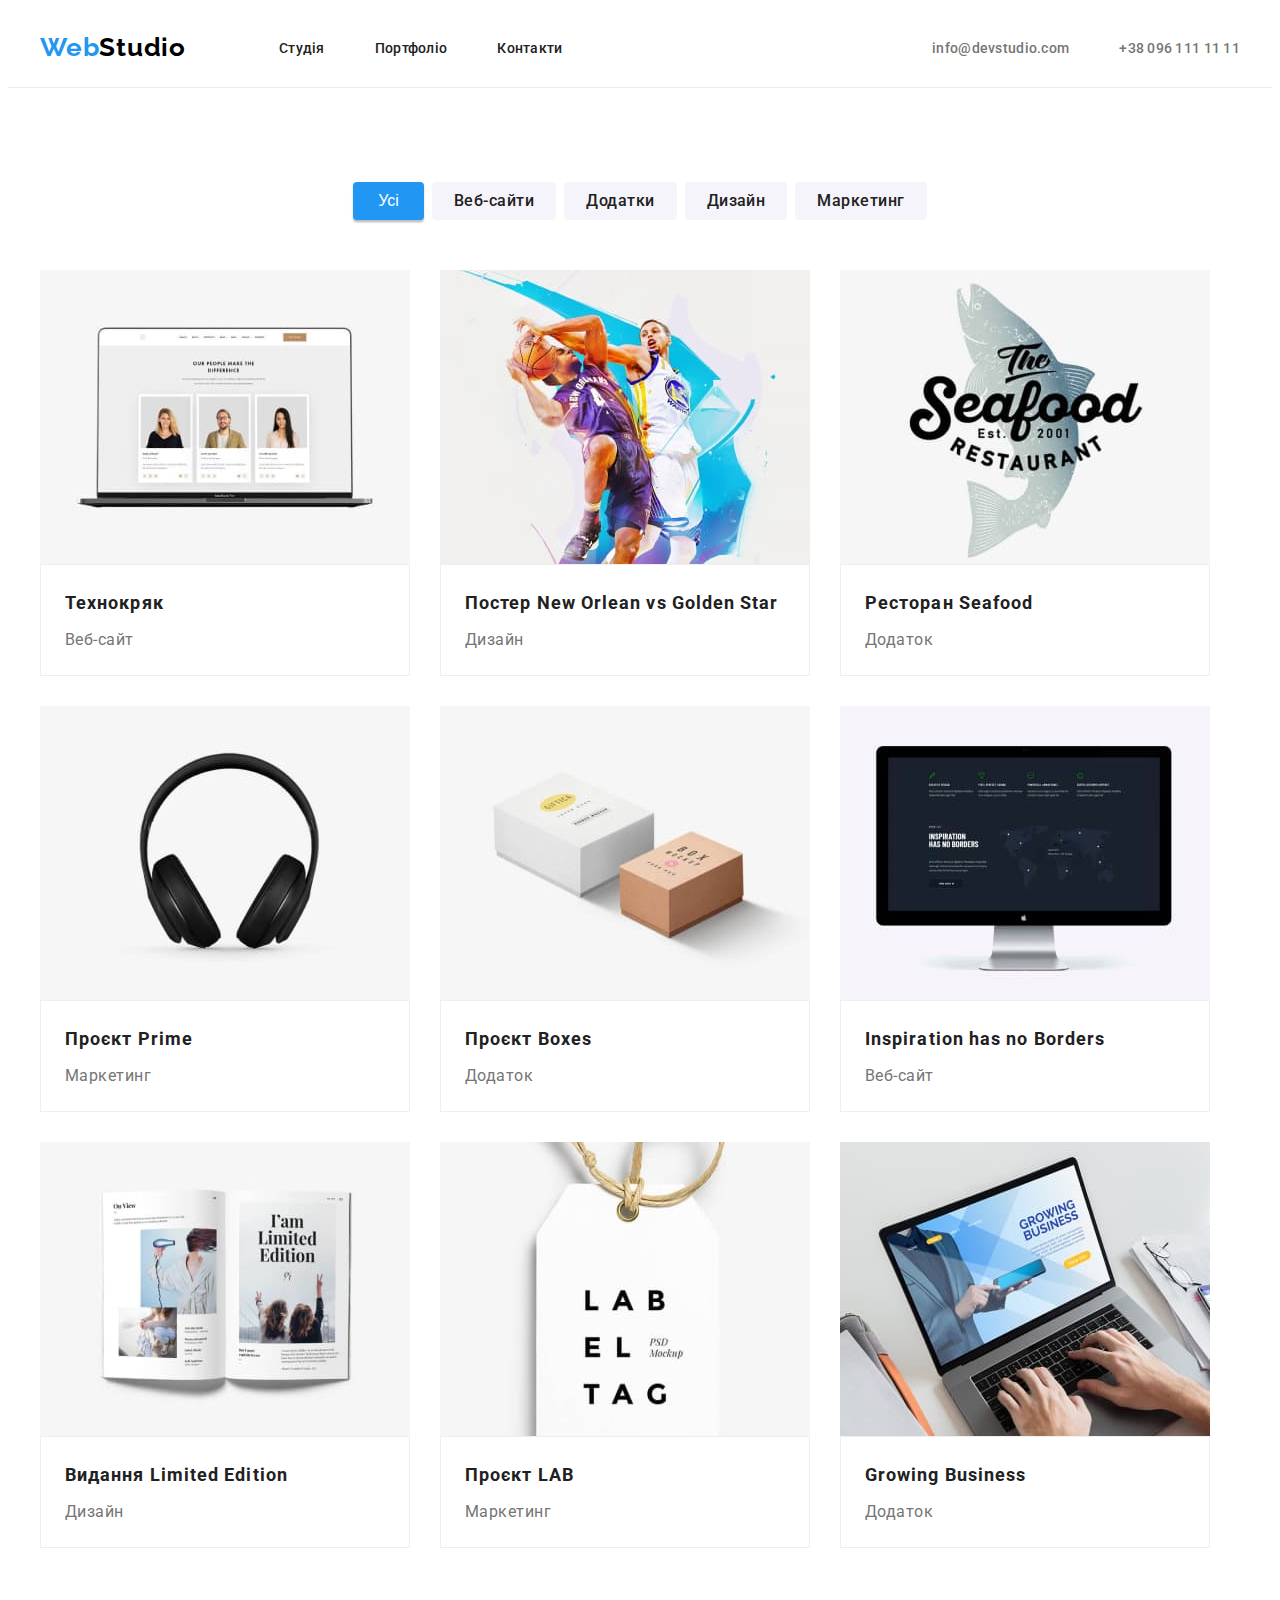
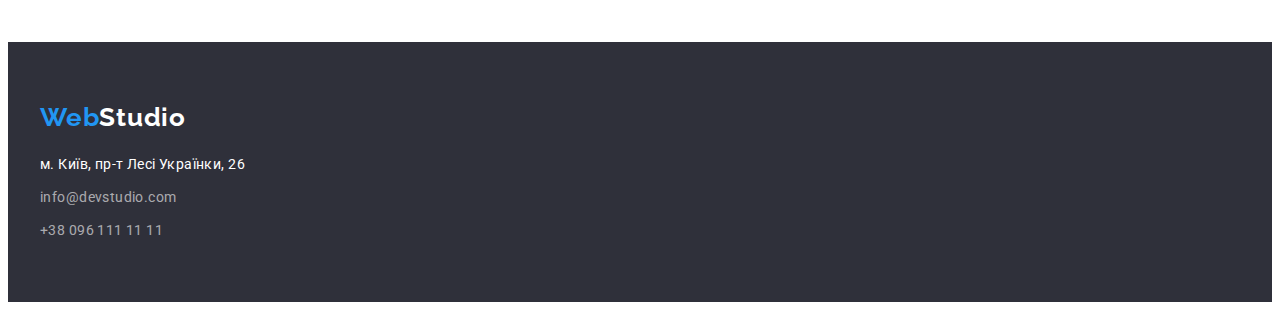
==== portfolio.html @ b3fa3bad "Add files via upload" ====
<!DOCTYPE html>
<html lang="en">
  <head>
    <meta charset="UTF-8" />
    <meta http-equiv="X-UA-Compatible" content="IE=edge" />
    <meta name="viewport" content="width=device-width, initial-scale=1.0" />
    <title>Портфоліо</title>
    <link rel="preconnect" href="https://fonts.googleapis.com" />
    <link rel="preconnect" href="https://fonts.gstatic.com" crossorigin />
    <link
      href="https://fonts.googleapis.com/css2?family=Raleway:wght@700&family=Roboto:wght@400;500;700;900&display=swap"
      rel="stylesheet"
    />

    <link
      rel="stylesheet"
      href="https://cdnjs.cloudflare.com/ajax/libs/modern-normalize/1.1.0/modern-normalize.min.css"
      integrity="sha512-wpPYUAdjBVSE4KJnH1VR1HeZfpl1ub8YT/NKx4PuQ5NmX2tKuGu6U/JRp5y+Y8XG2tV+wKQpNHVUX03MfMFn9Q=="
      crossorigin="anonymous"
      referrerpolicy="no-referrer"
    />
    <link rel="stylesheet" href="./css/styles.css" />
  </head>
  <body class="site-body">
    <header class="header">
      <div class="container header-container">
        <nav class="header-navigation">
          <a class="logo-link link" href="./index.html"
            >Web<span class="header-logo">Studio</span></a
          >
          <ul class="header-list list">
            <li class="header-item">
              <a class="header-link link" href="./index.html">Студія</a>
            </li>
            <li class="header-item">
              <a class="header-link link" href="./portfolio.html">Портфоліо</a>
            </li>
            <li class="header-item">
              <a class="header-link link" href="#">Контакти</a>
            </li>
          </ul>
        </nav>
        <ul class="header-list list">
          <li>
            <a href="info@devstudio.com" class="header-email link"
              >info@devstudio.com</a
            >
          </li>
          <li>
            <a href="tel:+380961111111" class="header-tel link"
              >+38 096 111 11 11</a
            >
          </li>
        </ul>
      </div>
    </header>
    <main>
      <section class="filter-container">
        <div class="container">
          <!-- <h1 >Наша робота</h1> -->
          <ul class="filter list">
            <li class="list item">
              <button type="button" class="radio-btn-primary">Усі</button>
            </li>
            <li class="list item">
              <button type="button" class="radio-btn">Веб-сайти</button>
            </li>
            <li class="list item">
              <button type="button" class="radio-btn">Додатки</button>
            </li>
            <li class="list item">
              <button type="button" class="radio-btn">Дизайн</button>
            </li>
            <li class="list item">
              <button type="button" class="radio-btn">Маркетинг</button>
            </li>
          </ul>

          <ul class="gallery list">
            <li class="gallery-img">
              <img
                src="./images/img.9.jpg"
                alt="Екран ноутбука"
                width="370"
                height="294"
              />
              <div class="filter-gallery">
                <h2 class="gallery-title">Технокряк</h2>
                <p class="gallery-subtitle">Веб-сайт</p>
              </div>
            </li>
            <li class="gallery-img">
              <img
                src="./images/img.10.jpg"
                alt="Cпортсмени"
                width="370"
                height="294"
              />

              <div class="filter-gallery">
                <h2 class="gallery-title">Постер New Orlean vs Golden Star</h2>
                <p class="gallery-subtitle">Дизайн</p>
              </div>
            </li>
            <li class="gallery-img">
              <img
                src="./images/img.8.jpg"
                alt="Логотип ресторана"
                width="370"
                height="294"
              />

              <div class="filter-gallery">
                <h2 class="gallery-title">Ресторан Seafood</h2>
                <p class="gallery-subtitle">Додаток</p>
              </div>
            </li>
            <li class="gallery-img">
              <img
                src="./images/img.11.jpg"
                alt="Навушники"
                width="370"
                height="294"
              />

              <div class="filter-gallery">
                <h2 class="gallery-title">Проєкт Prime</h2>
                <p class="gallery-subtitle">Маркетинг</p>
              </div>
            </li>
            <li class="gallery-img">
              <img
                src="./images/img.12.jpg"
                alt="Дві коробки"
                width="370"
                height="294"
              />
              <div class="filter-gallery">
                <h2 class="gallery-title">Проєкт Boxes</h2>
                <p class="gallery-subtitle">Додаток</p>
              </div>
            </li>
            <li class="gallery-img">
              <img
                src="./images/img.13.jpg"
                alt="Екран комп'ютера"
                width="370"
                height="294"
              />
              <div class="filter-gallery">
                <h2 class="gallery-title">Inspiration has no Borders</h2>
                <p class="gallery-subtitle">Веб-сайт</p>
              </div>
            </li>
            <li class="gallery-img">
              <img
                src="./images/img.14.jpg"
                alt="Книга"
                width="370"
                height="294"
              />
              <div class="filter-gallery">
                <h2 class="gallery-title">Видання Limited Edition</h2>
                <p class="gallery-subtitle">Дизайн</p>
              </div>
            </li>
            <li class="gallery-img">
              <img
                src="./images/img.15.jpg"
                alt="Підвіска"
                width="370"
                height="294"
              />
              <div class="filter-gallery">
                <h2 class="gallery-title">Проєкт LAB</h2>
                <p class="gallery-subtitle">Маркетинг</p>
              </div>
            </li>
            <li class="gallery-img">
              <img
                src="./images/img.16.jpg"
                alt="Робота за ноутбуком"
                width="370"
                height="294"
              />
              <div class="filter-gallery">
                <h2 class="gallery-title">Growing Business</h2>
                <p class="gallery-subtitle">Додаток</p>
              </div>
            </li>
          </ul>
        </div>
      </section>
    </main>
    <footer class="footer">
      <div class="container">
        <div class="contact-title">
          <a class="logo-link link" href="./index.html"
            >Web<span class="footer-logo">Studio</span></a
          >
        </div>
        <address class="address">
          <ul>
            <li class="list">
              <a
                href="https://goo.gl/maps/QwR7Kyw3nCPgRf6D8"
                target="_blank"
                rel="noopener noreferrer nofollow"
                class="link address-map"
                >м. Київ, пр-т Лесі Українки, 26</a
              >
            </li>
            <li class="address-email list">
              <a class="email link" href="milto:info@devstudio.com"
                >info@devstudio.com</a
              >
            </li>
            <li class="address-tel list">
              <a class="tel link" href="tel:+380961111111">+38 096 111 11 11</a>
            </li>
          </ul>
        </address>
      </div>
    </footer>
  </body>
</html>
---- css/styles.css ----
/* Color palitra */

:root {
  --text-color: #757575;
  --title-color: #212121;
  --accent-color: #2196f3;
  --white: #ffffff;
  --black: #000000;
  --white_alpha: rgb(255, 255, 255, 0.6);
  --bgr-dark: #2f303a;
  --card-set-gap: 30px;
}

p,
h1,
h2,
h3,
h4,
h5,
h6 {
  margin: 0;
}
ul,
ol {
  margin: 0;
  padding-left: 0;
}
button {
  cursor: pointer;
}
address {
  font-style: normal;
}
img {
  display: block;
}

body {
  background: #ffffff;
  color: var(--title-color);
  font-family: "Roboto", sans-serif;
}

.list {
  list-style: none;
}

.link {
  text-decoration: none;
}

.container {
  width: 1200px;
  padding-left: 15px;
  padding-right: 15px;
  margin: 0 auto;
}

/* ---------header--------- */

.header {
  background: #ffffff;
  padding-top: 24px;
  padding-bottom: 24px;
  border-bottom: 1px solid #ececec;
}

.header-list {
  display: flex;
  gap: 50px;
}

.header-navigation {
  display: flex;
  align-items: center;
}

.header-container {
  display: flex;
  align-items: center;
  justify-content: space-between;
}

.logo-link {
  font-family: "Raleway";
  font-weight: 700;
  font-size: 26px;
  line-height: 1.19;
  letter-spacing: 0.03em;
  color: var(--accent-color);
 margin-right: 93px;
}

.header-link:hover,
.header-email:hover,
.header-tel:hover,
.header-link:focus,
.header-email:focus,
.header-tel:focus {
  color: var(--accent-color);
}

.header-email,
.header-tel {
  font-weight: 500;
  font-size: 14px;
  line-height: 1.14;
  letter-spacing: 0.02em;
  color: var(--text-color);
}

.header-logo {
  color: var(--black);
 
}

.header-link {
  font-weight: 500;
  font-size: 14px;
  line-height: 1.14;
  letter-spacing: 0.02em;
  color: var(--title-color);
}

/* ------hero----- */

.hero {
  background: var(--bgr-dark);
  padding-top: 200px;
  padding-bottom: 200px;
}

.hero-title {
  font-weight: 900;
  font-size: 44px;
  line-height: 1.36;
  text-align: center;
  letter-spacing: 0.06em;
  text-transform: uppercase;
  color: var(--white);
  margin-bottom: 30px;
  text-align: center;
}

.hero-btn {
  font-family: "Roboto";
  font-weight: 700;
  font-size: 16px;
  line-height: 1.87;
  display: flex;
  align-items: center;
  text-align: center;
  letter-spacing: 0.06em;
  color: var(--white);
  background: #2196f3;
  box-shadow: 0px 4px 4px rgba(0, 0, 0, 0.15);
  border-radius: 4px;
  margin: 0 auto;
  display: block;
  padding: 10px 32px;
}

.hero-btn:hover,
.radio-btn:hover,
.radio-btn-primary:hover,
.hero-btn:focus,
.radio-btn:focus,
.radio-btn-primary:focus {
  color: #188ce8;
}

.section-image {
  font-weight: 700;
  font-size: 36px;
  line-height: 1.17;
  text-align: center;
  letter-spacing: 0.03em;
  color: var(--title-color);
}

.text-name {
  width: 270px;
}

/* ------filter---- */

.filter {
  font-family: "Roboto";
  font-weight: 500;
  font-size: 16px;
  line-height: 1.6px;
  letter-spacing: 0.03em;
  color: var(--title-color);
  display: flex;
  gap: 8px;
  justify-content: center;
  margin-bottom: 50px;
}

.filter-container {
  padding-bottom: 94px;
  padding-top: 94px;
}

.radio-btn-primary {
  font-weight: 500;
  font-size: 16px;
  line-height: 1.62;
  border-radius: 4px;
  padding: 6px 25px;
  color: var(--white);
  background: #2196f3;
  /* shadow-middle */
  border: none;
  box-shadow: 0px 3px 1px rgba(0, 0, 0, 0.1), 0px 1px 2px rgba(0, 0, 0, 0.08),
    0px 2px 2px rgba(0, 0, 0, 0.12);
  border-radius: 4px;
}

.radio-btn {
  font-family: inherit;
  font-weight: 500;
  font-size: 16px;
  line-height: 1.62;
  border-radius: 4px;

  border: none;

  padding-top: 6px;
  padding-bottom: 6px;
  padding-right: 22px;
  padding-left: 22px;

  letter-spacing: 0.03em;
  color: var(--title-color);
  background: #f5f4fa;
}

.gallery {
  background: #ffffff;
  width: 1200px;
  display: flex;
  flex-wrap: wrap;
  gap: 30px;
}

.gallery-title {
  font-weight: 700;
  font-size: 18px;
  line-height: 2;
  letter-spacing: 0.06em;
  margin-bottom: 4px;

  color: var(--title-color);
}

.filter-gallery {
  padding-top: 20px;
  padding-bottom: 20px;
  padding-left: 24px;
  padding-right: 24px;
  border: 1px solid #eeeeee;
}

.gallery-subtitle {
  font-size: 16px;
  line-height: 1.88;
  letter-spacing: 0.03em;
  color: var(--text-color);
}

/*----------advantages---------*/

.advantages {
  padding-top: 94px;
  padding-bottom: 94px;
}

.text {
  display: flex;
  gap: 30px;
}

.adv-name {
  font-weight: 700;
  font-size: 14px;
  line-height: 1.14;
  letter-spacing: 0.03em;
  text-transform: uppercase;
  color: var(--title-color);
  margin-bottom: 10px;
}

.desc {
  font-size: 14px;
  line-height: 1.7;
  letter-spacing: 0.03em;
  color: var(--text-color);
}

.title-before {
  font-weight: 700;
  font-size: 36px;
  line-height: 1.17;
  text-align: center;
  letter-spacing: 0.03em;
  color: var(--title-color);
}

/* ----------image--------- */

.section-image {
  font-weight: 700;
  font-size: 36px;
  line-height: 1.17;
  text-align: center;
  letter-spacing: 0.03em;
  color: var(--title-color);
}

.img-container {
  padding-bottom: 94px;
}

.image {
  margin-top: 50px;
  display: flex;
  gap: 30px;
}

/* --------team-------- */

.team {
  background: #f5f4fa;
  padding-top: 94px;
  padding-bottom: 94px;
}

.team-list {
  display: flex;
  gap: 30px;
}

.section-team {
  font-weight: 700;
  font-size: 36px;
  line-height: 1.17;
  text-align: center;
  letter-spacing: 0.03em;

  color: var(--title-color);
  margin-bottom: 50px;
}

.team-img {
  background: #ffffff;

  /* material shadow v1 */

  box-shadow: 0px 1px 3px rgba(0, 0, 0, 0.12), 0px 1px 1px rgba(0, 0, 0, 0.14),
    0px 2px 1px rgba(0, 0, 0, 0.2);
  border-radius: 0px 0px 4px 4px;
}

.name-work {
  padding-top: 30px;
  padding-bottom: 30px;
}

.name {
  font-weight: 500;
  font-size: 16px;
  line-height: 1.19;
  text-align: center;
  letter-spacing: 0.03em;
  color: var(--title-color);
  padding-bottom: 10px;
}

.work {
  font-size: 16px;
  line-height: 1.19;
  text-align: center;
  letter-spacing: 0.03em;
  color: var(--text-color);
}

/* --------footer--------*/

.footer {
  background: var(--bgr-dark);
  /* height: 252px; */
  padding-top: 60px;
  padding-bottom: 60px;
  margin-left: auto;
  margin-right: auto;
}

.contact-title {
  margin-bottom: 20px;
}

.footer-logo {
  font-weight: 700;
  font-size: 26px;
  line-height: 1.19;
  letter-spacing: 0.03em;
  color: var(--white);
}

.address {
  font-style: normal;
}

.address-map {
  font-size: 14px;
  line-height: 1.7;
  letter-spacing: 0.03em;
  color: var(--white);
  display: inline-block;
  margin-bottom: 9px;
}

.address-tel {
  margin-top: 9px;
}

.email,
.tel {
  font-size: 14px;
  line-height: 1.7;
  letter-spacing: 0.03em;
  color: var(--white_alpha);
}
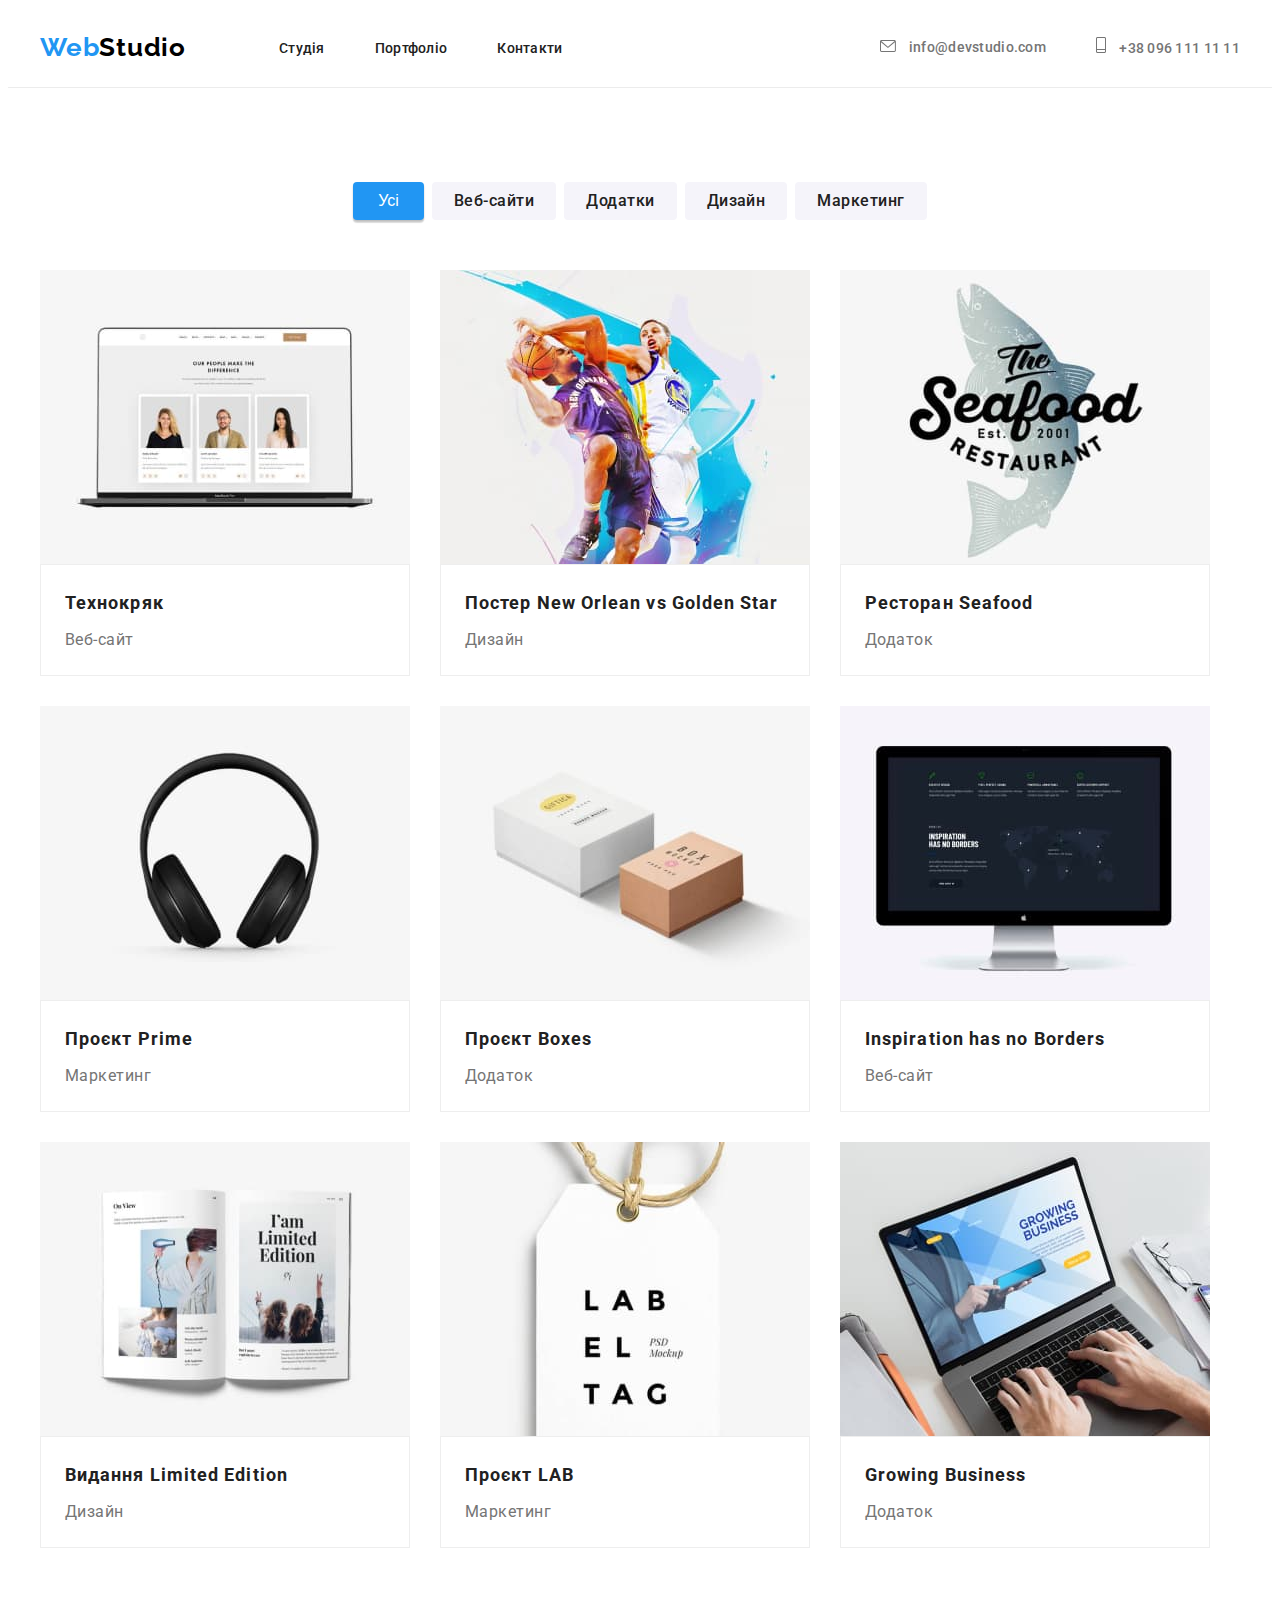
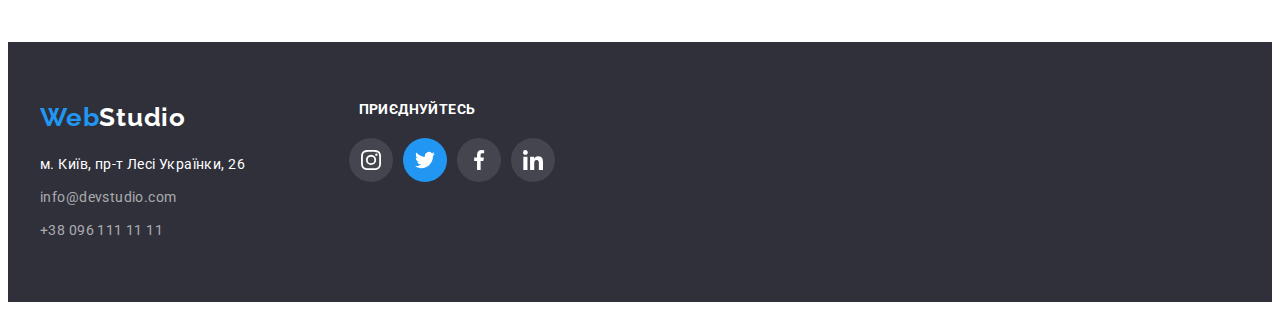
==== commit b5ce66b1: "Готова робота" ====
--- a/portfolio.html
+++ b/portfolio.html
@@ -43,12 +43,20 @@
         <ul class="header-list list">
           <li>
             <a href="info@devstudio.com" class="header-email link"
-              >info@devstudio.com</a
+              >
+               <svg class="icon-letter" width="16" height="12">
+                <use href="./images/icons.svg#icon-envelope"></use>
+              </svg>
+              info@devstudio.com</a
             >
           </li>
           <li>
             <a href="tel:+380961111111" class="header-tel link"
-              >+38 096 111 11 11</a
+              >
+               <svg class="icon-tel" width="10" height="16">
+                <use href="./images/icons.svg#icon-Vector"></use>
+              </svg>
+              +38 096 111 11 11</a
             >
           </li>
         </ul>
@@ -191,14 +199,17 @@
           </ul>
         </div>
       </section>
-    </main>
-    <footer class="footer">
-      <div class="container">
+  </main>
+     <footer class="footer">
+    
+      <div class="container wrap">
+        <div class="contakt-wrap">
         <div class="contact-title">
           <a class="logo-link link" href="./index.html"
             >Web<span class="footer-logo">Studio</span></a
           >
         </div>
+
         <address class="address">
           <ul>
             <li class="list">
@@ -220,6 +231,40 @@
             </li>
           </ul>
         </address>
+    </div>
+      <div class="bloc-join">
+        <h2 class="join-title">Приєднуйтесь</h2>
+        <ul class="join-title-list">
+          <li class="list-join-item">
+            <a href="" class="join-icon link">
+              <svg class="join-soc-icon" width="20px" height="20px">
+                <use href="./images/icons.svg#icon-instagram"></use>
+              </svg>
+            </a>
+          </li>
+          <li class="list-join-item">
+            <a href="" class="join-icon-main link">
+              <svg class="join-soc-icon" width="20px" height="20px">
+                <use href="./images/icons.svg#icon-twitter"></use>
+              </svg>
+            </a>
+          </li>
+          <li class="list-join-item">
+            <a href="" class="join-icon link">
+              <svg class="join-soc-icon" width="20px" height="20px">
+                <use href="./images/icons.svg#icon-facebook"></use>
+              </svg>
+            </a>
+          </li>
+          <li class="list-join-item">
+            <a href="" class="join-icon link">
+              <svg class="join-soc-icon" width="20px" height="20px">
+                <use href="./images/icons.svg#icon-linkedin"></use>
+              </svg>
+            </a>
+          </li>
+        </ul>
+      </div>
       </div>
     </footer>
   </body>
--- a/css/styles.css
+++ b/css/styles.css
@@ -9,6 +9,7 @@
   --white_alpha: rgb(255, 255, 255, 0.6);
   --bgr-dark: #2f303a;
   --card-set-gap: 30px;
+  --border-client: #afb1b8;
 }
 
 p,
@@ -88,7 +89,12 @@
   line-height: 1.19;
   letter-spacing: 0.03em;
   color: var(--accent-color);
- margin-right: 93px;
+  margin-right: 93px;
+}
+
+.icon-letter,
+.icon-tel {
+  margin-right: 10px;
 }
 
 .header-link:hover,
@@ -111,7 +117,6 @@
 
 .header-logo {
   color: var(--black);
- 
 }
 
 .header-link {
@@ -122,12 +127,27 @@
   color: var(--title-color);
 }
 
+.icon-letter, .icon-tel {
+  margin-right: 10px;
+  fill: currentColor;
+}
+
 /* ------hero----- */
 
 .hero {
   background: var(--bgr-dark);
+  background-image: linear-gradient(
+      rgba(47, 48, 58, 0.4),
+      rgba(47, 48, 58, 0.4)
+    ),
+    url(../images/Img.hero.jpg);
+  background-repeat: no-repeat;
+  background-position: center;
+  background-size: cover;
   padding-top: 200px;
   padding-bottom: 200px;
+  max-width: 1600px;
+  margin: 0% auto;
 }
 
 .hero-title {
@@ -158,6 +178,7 @@
   margin: 0 auto;
   display: block;
   padding: 10px 32px;
+  border: none;
 }
 
 .hero-btn:hover,
@@ -181,6 +202,35 @@
 .text-name {
   width: 270px;
 }
+
+.text-name::before{
+  display: block;
+  content: '';
+  width: 270px;
+height: 120px;
+background: #F5F4FA;
+border-radius: 4px;
+background-repeat: no-repeat;
+background-position: center;
+margin-bottom: 30px;
+}
+
+.icon-antena::before{
+background-image: url(../images/antenna.svg);
+}
+
+.icon-clock::before{
+background-image: url(../images/clock.svg);
+}
+
+.icon-diagram::before{
+background-image: url(../images/diagram.svg);
+}
+
+.icon-astronaut::before{
+background-image: url(../images/astronaut.svg);
+}
+
 
 /* ------filter---- */
 
@@ -243,6 +293,9 @@
   flex-wrap: wrap;
   gap: 30px;
 }
+.gallery-img:hover, :focus{
+  background-color: #2196f3;
+}
 
 .gallery-title {
   font-weight: 700;
@@ -339,6 +392,9 @@
 .team-list {
   display: flex;
   gap: 30px;
+  box-shadow: 0px 1px 3px rgba(0, 0, 0, 0.12), 0px 1px 1px rgba(0, 0, 0, 0.14), 0px 2px 1px rgba(0, 0, 0, 0.2);
+border-radius: 0px 0px 4px 4px;
+
 }
 
 .section-team {
@@ -350,6 +406,60 @@
 
   color: var(--title-color);
   margin-bottom: 50px;
+  
+}
+
+.team-soc-list {
+  display: flex;
+  justify-content: center;
+  gap: 10px;
+}
+
+.team-soc-item {
+  width: 44px;
+  height: 44px;
+}
+
+.team-soc-link-main {
+  width: 100%;
+  height: 100%;
+  background: #2196f3;
+
+  border-radius: 50%;
+  display: flex;
+  align-items: center;
+  justify-content: center;
+}
+
+.team-soc-icon-main {
+  fill: #ffffff;
+}
+
+.team-soc-link {
+  width: 100%;
+  height: 100%;
+  background: #ffffff;
+
+  border-radius: 50%;
+  display: flex;
+  align-items: center;
+  justify-content: center;
+}
+
+.team-soc-icon {
+  fill: #afb1b8;
+}
+
+.team-soc-link:hover,
+:focus,
+.team-soc-link-main:hover,
+:focus {
+  background-color: #2196f3;
+}
+
+.team-soc-link:hover .team-soc-icon,
+.team-soc-link-main:hover .team-soc-icon-main {
+  fill: #afb1b8;
 }
 
 .team-img {
@@ -383,6 +493,74 @@
   text-align: center;
   letter-spacing: 0.03em;
   color: var(--text-color);
+  margin-bottom: 16px;
+}
+
+/* ------clients-------- */
+
+.clients {
+  padding-top: 94px;
+  padding-bottom: 94px;
+}
+
+.section-clients {
+  font-weight: 700;
+  font-size: 36px;
+  line-height: 1.17;
+  text-align: center;
+  margin-bottom: 50px;
+
+  color: var(--title-color);
+}
+
+.clients-list {
+  display: flex;
+  gap: 30px;
+}
+
+.clients-item {
+  width: calc((100% - 170px) / 6);
+  height: 92px;
+}
+
+.clients-link-main {
+  width: 100%;
+  height: 100%;
+  border: 1px solid var(--accent-color);
+  border-radius: 4px;
+  display: flex;
+  align-items: center;
+  justify-content: center;
+}
+
+.clients-link {
+  width: 100%;
+  height: 100%;
+  border: 1px solid var(--border-client);
+  border-radius: 4px;
+  display: flex;
+  align-items: center;
+  justify-content: center;
+}
+
+.clients-item-icon-main {
+  fill: var(--accent-color);
+}
+
+.clients-item-icon {
+  fill: #afb1b8;
+}
+
+.clients-link:hover,
+:focus,
+.clients-link-main:hover,
+:focus {
+  background-color: #2196f3;
+}
+
+.clients-link:hover .clients-item-icon,
+.clients-link-main:hover .clients-item-icon-main {
+  fill: #afb1b8;
 }
 
 /* --------footer--------*/
@@ -396,6 +574,10 @@
   margin-right: auto;
 }
 
+.wrap {
+  display: flex;
+}
+
 .contact-title {
   margin-bottom: 20px;
 }
@@ -432,3 +614,67 @@
   letter-spacing: 0.03em;
   color: var(--white_alpha);
 }
+
+. {
+  background: #f5f5f5;
+}
+
+.join-title {
+  font-weight: 700;
+  font-size: 14px;
+  line-height: 1.14;
+  letter-spacing: 0.03em;
+  text-transform: uppercase;
+  margin-bottom: 20px;
+  text-align: center;
+  color: var(--white);
+}
+
+.join-title-list {
+  display: flex;
+  gap: 10px;
+  justify-content: center;
+  margin-left: 70px;
+}
+
+.list-join-item {
+  list-style: none;
+  width: 44px;
+  height: 44px;
+}
+
+.join-icon {
+  width: 100%;
+  height: 100%;
+  background-color: #44454e;
+  border-radius: 50%;
+  display: flex;
+  align-items: center;
+  justify-content: center;
+}
+
+.join-soc-icon {
+  fill: #ffffff;
+}
+
+.join-icon-main {
+  width: 100%;
+  height: 100%;
+  background: #2196f3;
+  border-radius: 50%;
+  display: flex;
+  align-items: center;
+  justify-content: center;
+}
+
+.join-icon:hover,
+:focus,
+.join-icon-main:hover,
+:focus {
+  background-color: #2196f3;
+}
+
+.join-icon:hover .join-soc-icon,
+.join-icon-main:hover .team-soc-icon-main {
+  fill: #ffffff;
+}
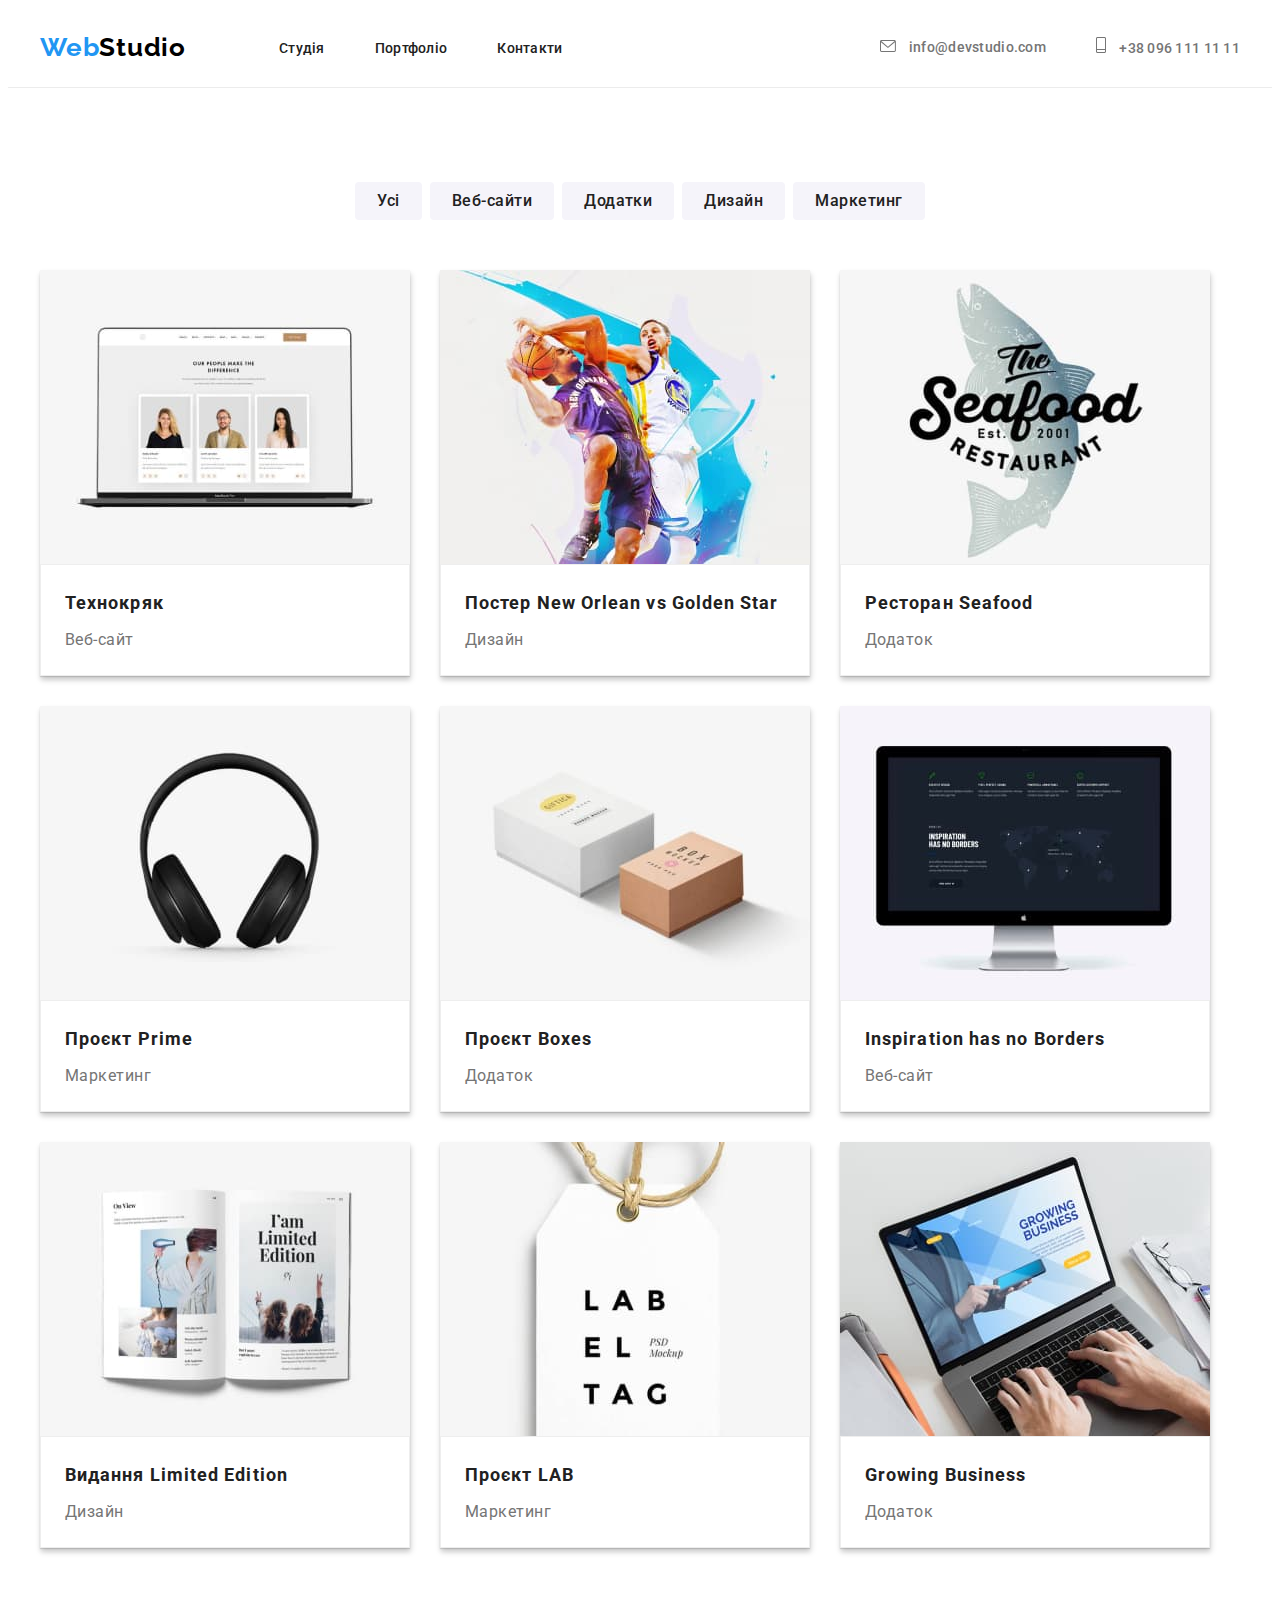
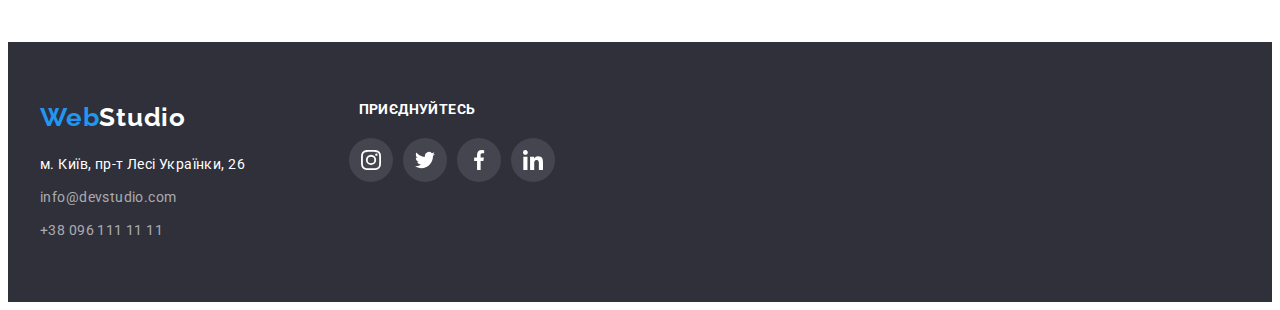
==== commit 01cb6571: "Внесені правки" ====
--- a/portfolio.html
+++ b/portfolio.html
@@ -42,18 +42,16 @@
         </nav>
         <ul class="header-list list">
           <li>
-            <a href="info@devstudio.com" class="header-email link"
-              >
-               <svg class="icon-letter" width="16" height="12">
+            <a href="info@devstudio.com" class="header-email link">
+              <svg class="icon-letter" width="16" height="12">
                 <use href="./images/icons.svg#icon-envelope"></use>
               </svg>
               info@devstudio.com</a
             >
           </li>
           <li>
-            <a href="tel:+380961111111" class="header-tel link"
-              >
-               <svg class="icon-tel" width="10" height="16">
+            <a href="tel:+380961111111" class="header-tel link">
+              <svg class="icon-tel" width="10" height="16">
                 <use href="./images/icons.svg#icon-Vector"></use>
               </svg>
               +38 096 111 11 11</a
@@ -67,19 +65,19 @@
         <div class="container">
           <!-- <h1 >Наша робота</h1> -->
           <ul class="filter list">
-            <li class="list item">
-              <button type="button" class="radio-btn-primary">Усі</button>
-            </li>
-            <li class="list item">
+            <li class="item list">
+              <button type="button" class="radio-btn">Усі</button>
+            </li>
+            <li class="item list">
               <button type="button" class="radio-btn">Веб-сайти</button>
             </li>
-            <li class="list item">
+            <li class="item list">
               <button type="button" class="radio-btn">Додатки</button>
             </li>
-            <li class="list item">
+            <li class="item list">
               <button type="button" class="radio-btn">Дизайн</button>
             </li>
-            <li class="list item">
+            <li class="item list">
               <button type="button" class="radio-btn">Маркетинг</button>
             </li>
           </ul>
@@ -199,72 +197,73 @@
           </ul>
         </div>
       </section>
-  </main>
-     <footer class="footer">
-    
+    </main>
+    <footer class="footer">
       <div class="container wrap">
         <div class="contakt-wrap">
-        <div class="contact-title">
-          <a class="logo-link link" href="./index.html"
-            >Web<span class="footer-logo">Studio</span></a
-          >
+          <div class="contact-title">
+            <a class="logo-link link" href="./index.html"
+              >Web<span class="footer-logo">Studio</span></a
+            >
+          </div>
+
+          <address class="address">
+            <ul>
+              <li class="list">
+                <a
+                  href="https://goo.gl/maps/QwR7Kyw3nCPgRf6D8"
+                  target="_blank"
+                  rel="noopener noreferrer nofollow"
+                  class="link address-map"
+                  >м. Київ, пр-т Лесі Українки, 26</a
+                >
+              </li>
+              <li class="address-email list">
+                <a class="email link" href="milto:info@devstudio.com"
+                  >info@devstudio.com</a
+                >
+              </li>
+              <li class="address-tel list">
+                <a class="tel link" href="tel:+380961111111"
+                  >+38 096 111 11 11</a
+                >
+              </li>
+            </ul>
+          </address>
         </div>
-
-        <address class="address">
-          <ul>
-            <li class="list">
-              <a
-                href="https://goo.gl/maps/QwR7Kyw3nCPgRf6D8"
-                target="_blank"
-                rel="noopener noreferrer nofollow"
-                class="link address-map"
-                >м. Київ, пр-т Лесі Українки, 26</a
-              >
-            </li>
-            <li class="address-email list">
-              <a class="email link" href="milto:info@devstudio.com"
-                >info@devstudio.com</a
-              >
-            </li>
-            <li class="address-tel list">
-              <a class="tel link" href="tel:+380961111111">+38 096 111 11 11</a>
-            </li>
-          </ul>
-        </address>
-    </div>
-      <div class="bloc-join">
-        <h2 class="join-title">Приєднуйтесь</h2>
-        <ul class="join-title-list">
-          <li class="list-join-item">
-            <a href="" class="join-icon link">
-              <svg class="join-soc-icon" width="20px" height="20px">
-                <use href="./images/icons.svg#icon-instagram"></use>
-              </svg>
-            </a>
-          </li>
-          <li class="list-join-item">
-            <a href="" class="join-icon-main link">
-              <svg class="join-soc-icon" width="20px" height="20px">
-                <use href="./images/icons.svg#icon-twitter"></use>
-              </svg>
-            </a>
-          </li>
-          <li class="list-join-item">
-            <a href="" class="join-icon link">
-              <svg class="join-soc-icon" width="20px" height="20px">
-                <use href="./images/icons.svg#icon-facebook"></use>
-              </svg>
-            </a>
-          </li>
-          <li class="list-join-item">
-            <a href="" class="join-icon link">
-              <svg class="join-soc-icon" width="20px" height="20px">
-                <use href="./images/icons.svg#icon-linkedin"></use>
-              </svg>
-            </a>
-          </li>
-        </ul>
-      </div>
+        <div class="bloc-join">
+          <h2 class="join-title">Приєднуйтесь</h2>
+          <ul class="join-title-list">
+            <li class="list-join-item">
+              <a href="" class="join-icon link">
+                <svg class="join-soc-icon" width="20px" height="20px">
+                  <use href="./images/icons.svg#icon-instagram"></use>
+                </svg>
+              </a>
+            </li>
+            <li class="list-join-item">
+              <a href="" class="join-icon link">
+                <svg class="join-soc-icon" width="20px" height="20px">
+                  <use href="./images/icons.svg#icon-twitter"></use>
+                </svg>
+              </a>
+            </li>
+            <li class="list-join-item">
+              <a href="" class="join-icon link">
+                <svg class="join-soc-icon" width="20px" height="20px">
+                  <use href="./images/icons.svg#icon-facebook"></use>
+                </svg>
+              </a>
+            </li>
+            <li class="list-join-item">
+              <a href="" class="join-icon link">
+                <svg class="join-soc-icon" width="20px" height="20px">
+                  <use href="./images/icons.svg#icon-linkedin"></use>
+                </svg>
+              </a>
+            </li>
+          </ul>
+        </div>
       </div>
     </footer>
   </body>
--- a/css/styles.css
+++ b/css/styles.css
@@ -127,7 +127,8 @@
   color: var(--title-color);
 }
 
-.icon-letter, .icon-tel {
+.icon-letter,
+.icon-tel {
   margin-right: 10px;
   fill: currentColor;
 }
@@ -182,12 +183,9 @@
 }
 
 .hero-btn:hover,
-.radio-btn:hover,
-.radio-btn-primary:hover,
-.hero-btn:focus,
-.radio-btn:focus,
-.radio-btn-primary:focus {
-  color: #188ce8;
+.hero-btn:focus {
+  color: #2196f3;
+  background-color: #188ce8;
 }
 
 .section-image {
@@ -203,34 +201,33 @@
   width: 270px;
 }
 
-.text-name::before{
+.text-name::before {
   display: block;
-  content: '';
+  content: "";
   width: 270px;
-height: 120px;
-background: #F5F4FA;
-border-radius: 4px;
-background-repeat: no-repeat;
-background-position: center;
-margin-bottom: 30px;
-}
-
-.icon-antena::before{
-background-image: url(../images/antenna.svg);
-}
-
-.icon-clock::before{
-background-image: url(../images/clock.svg);
-}
-
-.icon-diagram::before{
-background-image: url(../images/diagram.svg);
-}
-
-.icon-astronaut::before{
-background-image: url(../images/astronaut.svg);
-}
-
+  height: 120px;
+  background: #f5f4fa;
+  border-radius: 4px;
+  background-repeat: no-repeat;
+  background-position: center;
+  margin-bottom: 30px;
+}
+
+.icon-antena::before {
+  background-image: url(../images/antenna.svg);
+}
+
+.icon-clock::before {
+  background-image: url(../images/clock.svg);
+}
+
+.icon-diagram::before {
+  background-image: url(../images/diagram.svg);
+}
+
+.icon-astronaut::before {
+  background-image: url(../images/astronaut.svg);
+}
 
 /* ------filter---- */
 
@@ -250,21 +247,6 @@
 .filter-container {
   padding-bottom: 94px;
   padding-top: 94px;
-}
-
-.radio-btn-primary {
-  font-weight: 500;
-  font-size: 16px;
-  line-height: 1.62;
-  border-radius: 4px;
-  padding: 6px 25px;
-  color: var(--white);
-  background: #2196f3;
-  /* shadow-middle */
-  border: none;
-  box-shadow: 0px 3px 1px rgba(0, 0, 0, 0.1), 0px 1px 2px rgba(0, 0, 0, 0.08),
-    0px 2px 2px rgba(0, 0, 0, 0.12);
-  border-radius: 4px;
 }
 
 .radio-btn {
@@ -286,6 +268,12 @@
   background: #f5f4fa;
 }
 
+.radio-btn:hover,
+.radio-btn:focus {
+  color: white;
+  background-color: #188ce8;
+}
+
 .gallery {
   background: #ffffff;
   width: 1200px;
@@ -293,7 +281,14 @@
   flex-wrap: wrap;
   gap: 30px;
 }
-.gallery-img:hover, :focus{
+
+.gallery-img {
+  box-shadow: 0px 1px 1px rgba(0, 0, 0, 0.12), 0px 4px 4px rgba(0, 0, 0, 0.06),
+    1px 4px 6px rgba(0, 0, 0, 0.16);
+}
+
+.gallery-img:hover,
+.gallery-img:focus {
   background-color: #2196f3;
 }
 
@@ -392,9 +387,9 @@
 .team-list {
   display: flex;
   gap: 30px;
-  box-shadow: 0px 1px 3px rgba(0, 0, 0, 0.12), 0px 1px 1px rgba(0, 0, 0, 0.14), 0px 2px 1px rgba(0, 0, 0, 0.2);
-border-radius: 0px 0px 4px 4px;
-
+  box-shadow: 0px 1px 3px rgba(0, 0, 0, 0.12), 0px 1px 1px rgba(0, 0, 0, 0.14),
+    0px 2px 1px rgba(0, 0, 0, 0.2);
+  border-radius: 0px 0px 4px 4px;
 }
 
 .section-team {
@@ -406,7 +401,6 @@
 
   color: var(--title-color);
   margin-bottom: 50px;
-  
 }
 
 .team-soc-list {
@@ -418,21 +412,6 @@
 .team-soc-item {
   width: 44px;
   height: 44px;
-}
-
-.team-soc-link-main {
-  width: 100%;
-  height: 100%;
-  background: #2196f3;
-
-  border-radius: 50%;
-  display: flex;
-  align-items: center;
-  justify-content: center;
-}
-
-.team-soc-icon-main {
-  fill: #ffffff;
 }
 
 .team-soc-link {
@@ -451,15 +430,12 @@
 }
 
 .team-soc-link:hover,
-:focus,
-.team-soc-link-main:hover,
-:focus {
+.team-soc-link:focus {
   background-color: #2196f3;
 }
 
-.team-soc-link:hover .team-soc-icon,
-.team-soc-link-main:hover .team-soc-icon-main {
-  fill: #afb1b8;
+.team-soc-link:hover .team-soc-icon {
+  fill: var(--white);
 }
 
 .team-img {
@@ -521,16 +497,6 @@
 .clients-item {
   width: calc((100% - 170px) / 6);
   height: 92px;
-}
-
-.clients-link-main {
-  width: 100%;
-  height: 100%;
-  border: 1px solid var(--accent-color);
-  border-radius: 4px;
-  display: flex;
-  align-items: center;
-  justify-content: center;
 }
 
 .clients-link {
@@ -543,24 +509,17 @@
   justify-content: center;
 }
 
-.clients-item-icon-main {
-  fill: var(--accent-color);
-}
-
 .clients-item-icon {
   fill: #afb1b8;
 }
 
 .clients-link:hover,
-:focus,
-.clients-link-main:hover,
-:focus {
+.clients-link:focus {
   background-color: #2196f3;
 }
 
-.clients-link:hover .clients-item-icon,
-.clients-link-main:hover .clients-item-icon-main {
-  fill: #afb1b8;
+.clients-link:hover .clients-item-icon {
+  fill: var(--accent-color);
 }
 
 /* --------footer--------*/
@@ -615,10 +574,6 @@
   color: var(--white_alpha);
 }
 
-. {
-  background: #f5f5f5;
-}
-
 .join-title {
   font-weight: 700;
   font-size: 14px;
@@ -657,24 +612,11 @@
   fill: #ffffff;
 }
 
-.join-icon-main {
-  width: 100%;
-  height: 100%;
-  background: #2196f3;
-  border-radius: 50%;
-  display: flex;
-  align-items: center;
-  justify-content: center;
-}
-
 .join-icon:hover,
-:focus,
-.join-icon-main:hover,
-:focus {
+.join-icon:focus {
   background-color: #2196f3;
 }
 
-.join-icon:hover .join-soc-icon,
-.join-icon-main:hover .team-soc-icon-main {
+.join-icon:hover .join-soc-icon {
   fill: #ffffff;
 }
